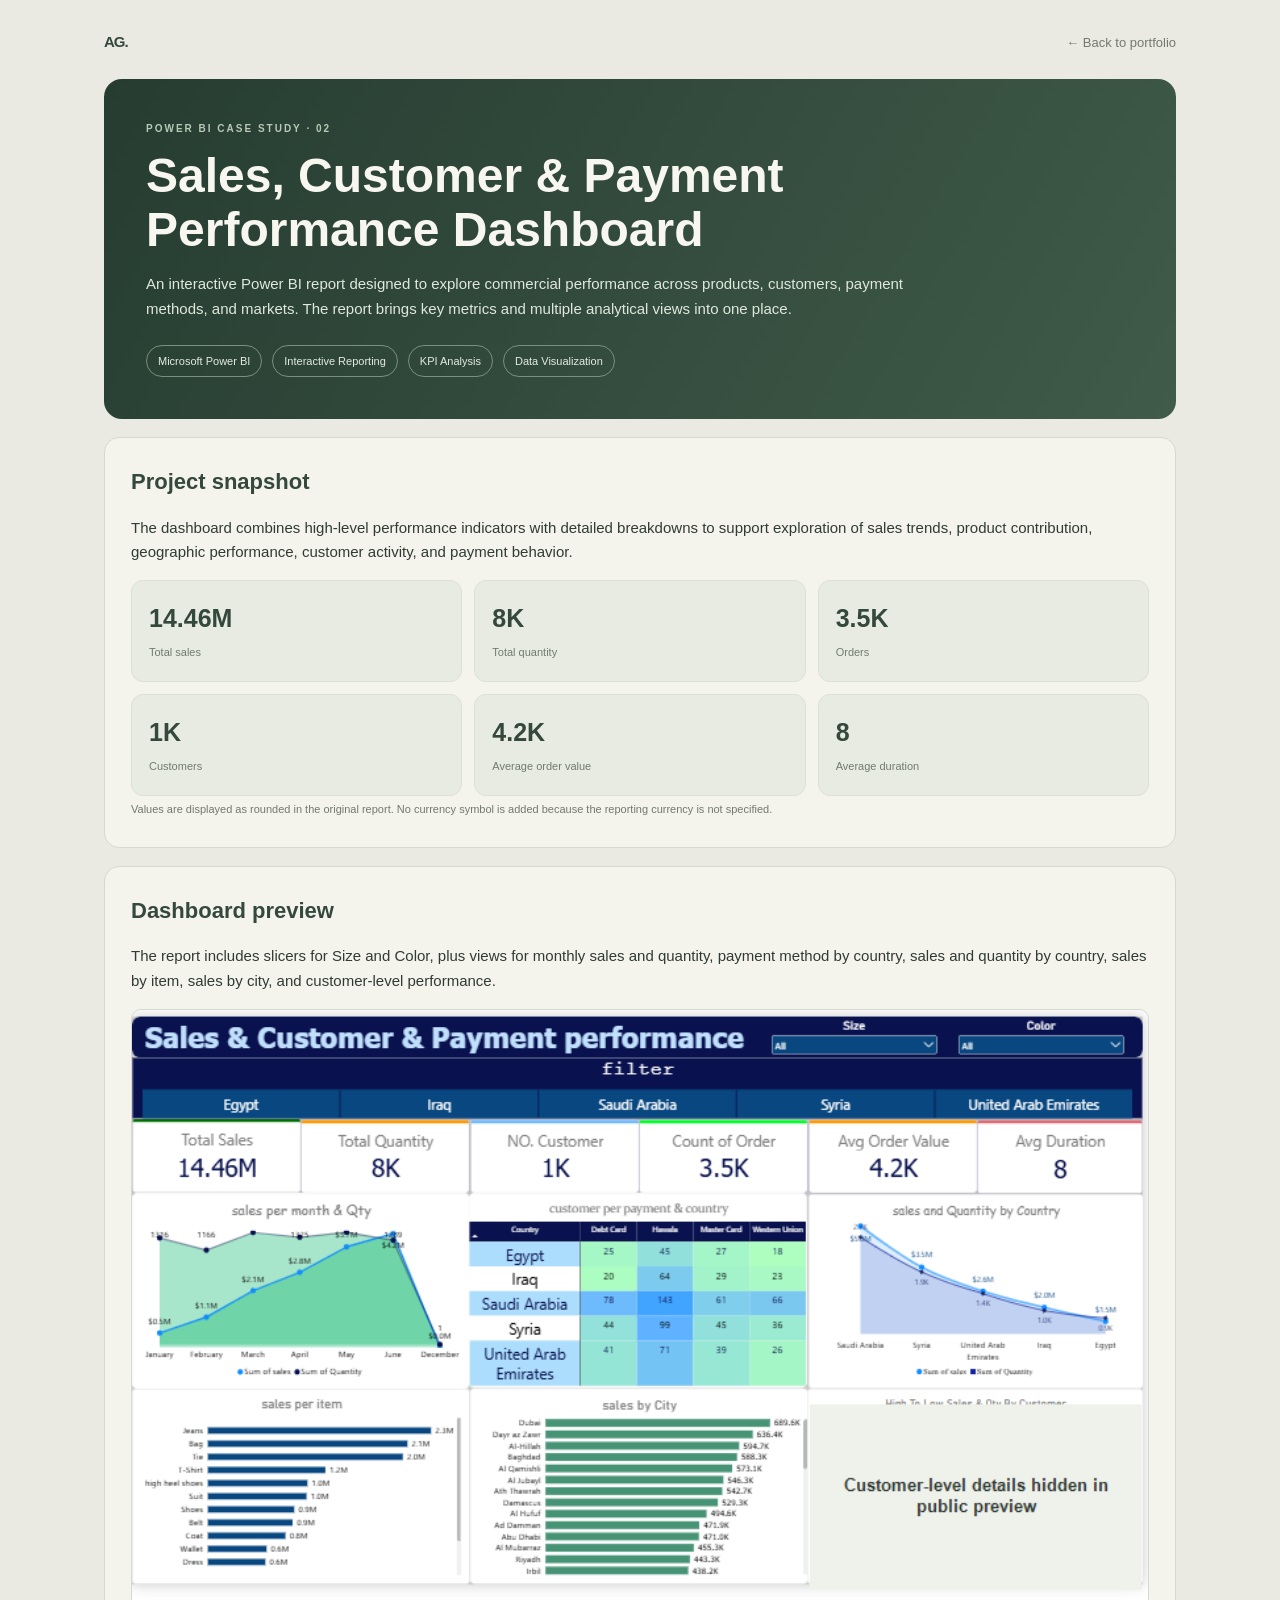
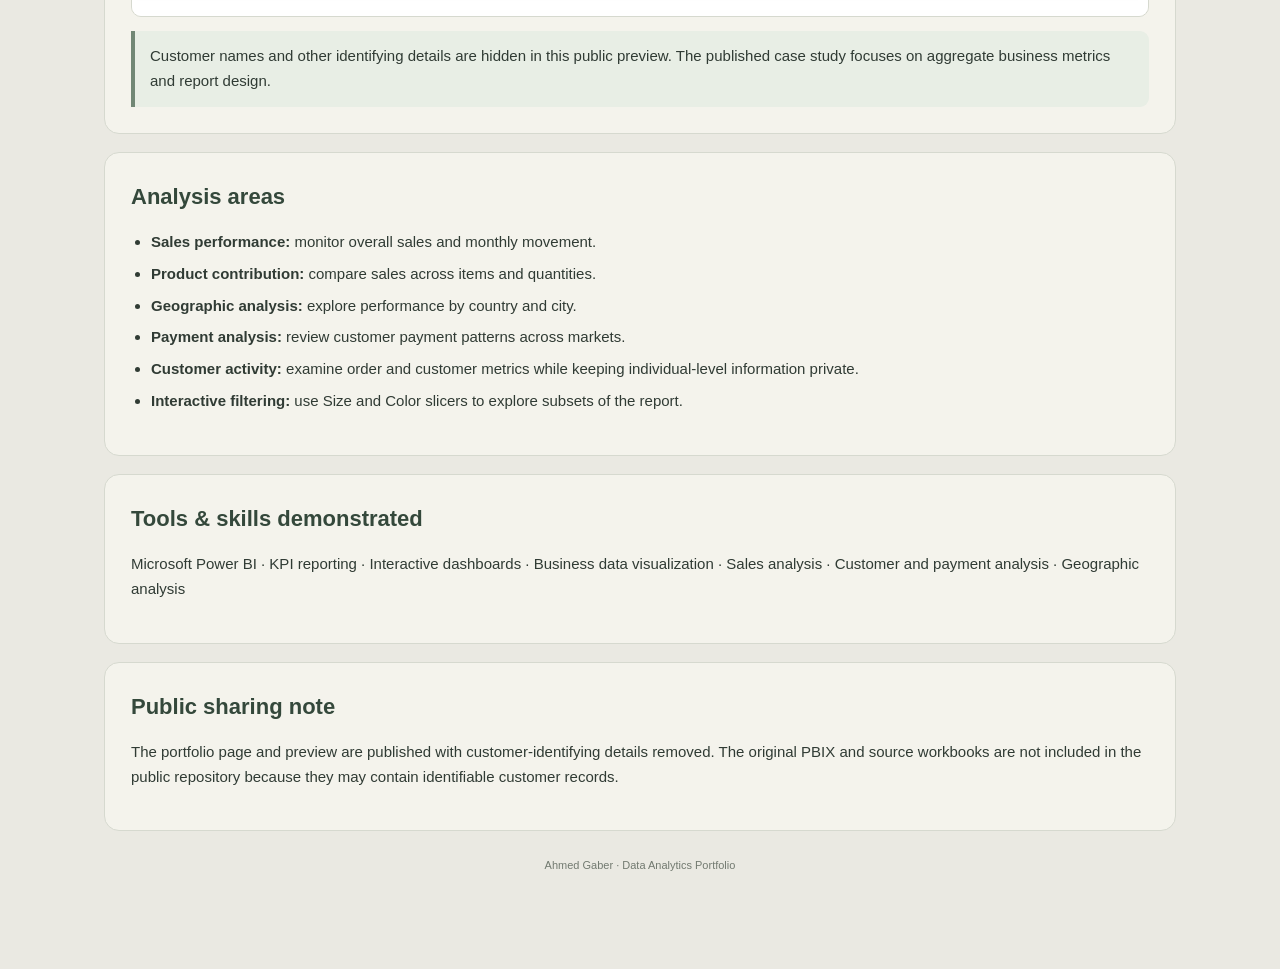
==== projects/power-bi-sales-customer/index.html @ 8a6a37b5 "Add Power BI sales and customer dashboard case study" ====
﻿<!doctype html>
<html lang="en"><head><meta charset="utf-8"><meta name="viewport" content="width=device-width,initial-scale=1">
<title>Sales, Customer &amp; Payment Performance Dashboard | Ahmed Gaber</title>
<meta name="description" content="Power BI dashboard case study exploring sales, customer activity, payment methods, products, and geographic performance.">
<style>
:root{--bg:#eae9e2;--paper:#f4f3ec;--ink:#303b34;--muted:#727a70;--green:#34483b;--sage:#718775;--line:#d6d9cf}
*{box-sizing:border-box}body{margin:0;background:var(--bg);color:var(--ink);font:15px/1.65 "Segoe UI",Arial,sans-serif}
.wrap{max-width:1120px;margin:auto;padding:30px 24px 70px}.top{display:flex;justify-content:space-between;align-items:center;margin-bottom:24px}.brand{font-weight:800;letter-spacing:-1px;color:var(--green)}a{color:inherit}.back{font-size:13px;color:var(--muted);text-decoration:none}
.hero{background:linear-gradient(120deg,#263c31,#405b49);color:#f7f6ef;border-radius:18px;padding:42px}.eyebrow{font-size:10px;letter-spacing:2px;text-transform:uppercase;color:#b8c9b7;font-weight:700}h1{font-size:clamp(30px,5vw,48px);line-height:1.12;margin:12px 0}.hero p{max-width:780px;color:#e0e8dc}.meta{display:flex;flex-wrap:wrap;gap:10px;margin-top:24px}.pill{font-size:11px;padding:6px 11px;border:1px solid #78907c;border-radius:30px;color:#e4ebdf}
section{background:var(--paper);border:1px solid var(--line);border-radius:15px;padding:26px;margin-top:18px}h2{margin:0 0 15px;color:var(--green);font-size:22px}h3{margin:0 0 8px;font-size:15px;color:var(--green)}
.kpis{display:grid;grid-template-columns:repeat(3,1fr);gap:12px}.kpi{background:#e8ebe2;border:1px solid #dce1d6;border-radius:12px;padding:17px}.kpi strong{display:block;font-size:25px;color:var(--green)}.kpi span{font-size:11px;color:var(--muted)}
img.preview{display:block;width:100%;height:auto;border:1px solid var(--line);border-radius:10px;margin-top:12px}ul{padding-left:20px}li{margin:7px 0}.callout{padding:13px 15px;background:#e8eee5;border-left:4px solid var(--sage);border-radius:0 9px 9px 0;margin-top:14px}small.note{color:var(--muted);font-size:11px}.foot{text-align:center;color:var(--muted);font-size:11px;padding:25px}
@media(max-width:760px){.wrap{padding:18px 14px 45px}.hero{padding:28px 23px}.kpis{grid-template-columns:repeat(2,1fr)}section{padding:20px}}
</style></head><body><main class="wrap">
<div class="top"><span class="brand">AG.</span><a class="back" href="../index.html">← Back to portfolio</a></div>
<header class="hero"><div class="eyebrow">Power BI Case Study · 02</div><h1>Sales, Customer &amp; Payment<br>Performance Dashboard</h1><p>An interactive Power BI report designed to explore commercial performance across products, customers, payment methods, and markets. The report brings key metrics and multiple analytical views into one place.</p><div class="meta"><span class="pill">Microsoft Power BI</span><span class="pill">Interactive Reporting</span><span class="pill">KPI Analysis</span><span class="pill">Data Visualization</span></div></header>
<section><h2>Project snapshot</h2><p>The dashboard combines high-level performance indicators with detailed breakdowns to support exploration of sales trends, product contribution, geographic performance, customer activity, and payment behavior.</p>
<div class="kpis"><div class="kpi"><strong>14.46M</strong><span>Total sales</span></div><div class="kpi"><strong>8K</strong><span>Total quantity</span></div><div class="kpi"><strong>3.5K</strong><span>Orders</span></div><div class="kpi"><strong>1K</strong><span>Customers</span></div><div class="kpi"><strong>4.2K</strong><span>Average order value</span></div><div class="kpi"><strong>8</strong><span>Average duration</span></div></div>
<small class="note">Values are displayed as rounded in the original report. No currency symbol is added because the reporting currency is not specified.</small></section>
<section><h2>Dashboard preview</h2><p>The report includes slicers for Size and Color, plus views for monthly sales and quantity, payment method by country, sales and quantity by country, sales by item, sales by city, and customer-level performance.</p><img class="preview" src="preview.png" alt="Power BI sales and customer dashboard preview with customer-level details redacted"><div class="callout">Customer names and other identifying details are hidden in this public preview. The published case study focuses on aggregate business metrics and report design.</div></section>
<section><h2>Analysis areas</h2><ul><li><b>Sales performance:</b> monitor overall sales and monthly movement.</li><li><b>Product contribution:</b> compare sales across items and quantities.</li><li><b>Geographic analysis:</b> explore performance by country and city.</li><li><b>Payment analysis:</b> review customer payment patterns across markets.</li><li><b>Customer activity:</b> examine order and customer metrics while keeping individual-level information private.</li><li><b>Interactive filtering:</b> use Size and Color slicers to explore subsets of the report.</li></ul></section>
<section><h2>Tools &amp; skills demonstrated</h2><p>Microsoft Power BI · KPI reporting · Interactive dashboards · Business data visualization · Sales analysis · Customer and payment analysis · Geographic analysis</p></section>
<section><h2>Public sharing note</h2><p>The portfolio page and preview are published with customer-identifying details removed. The original PBIX and source workbooks are not included in the public repository because they may contain identifiable customer records.</p></section>
<div class="foot">Ahmed Gaber · Data Analytics Portfolio</div></main></body></html>
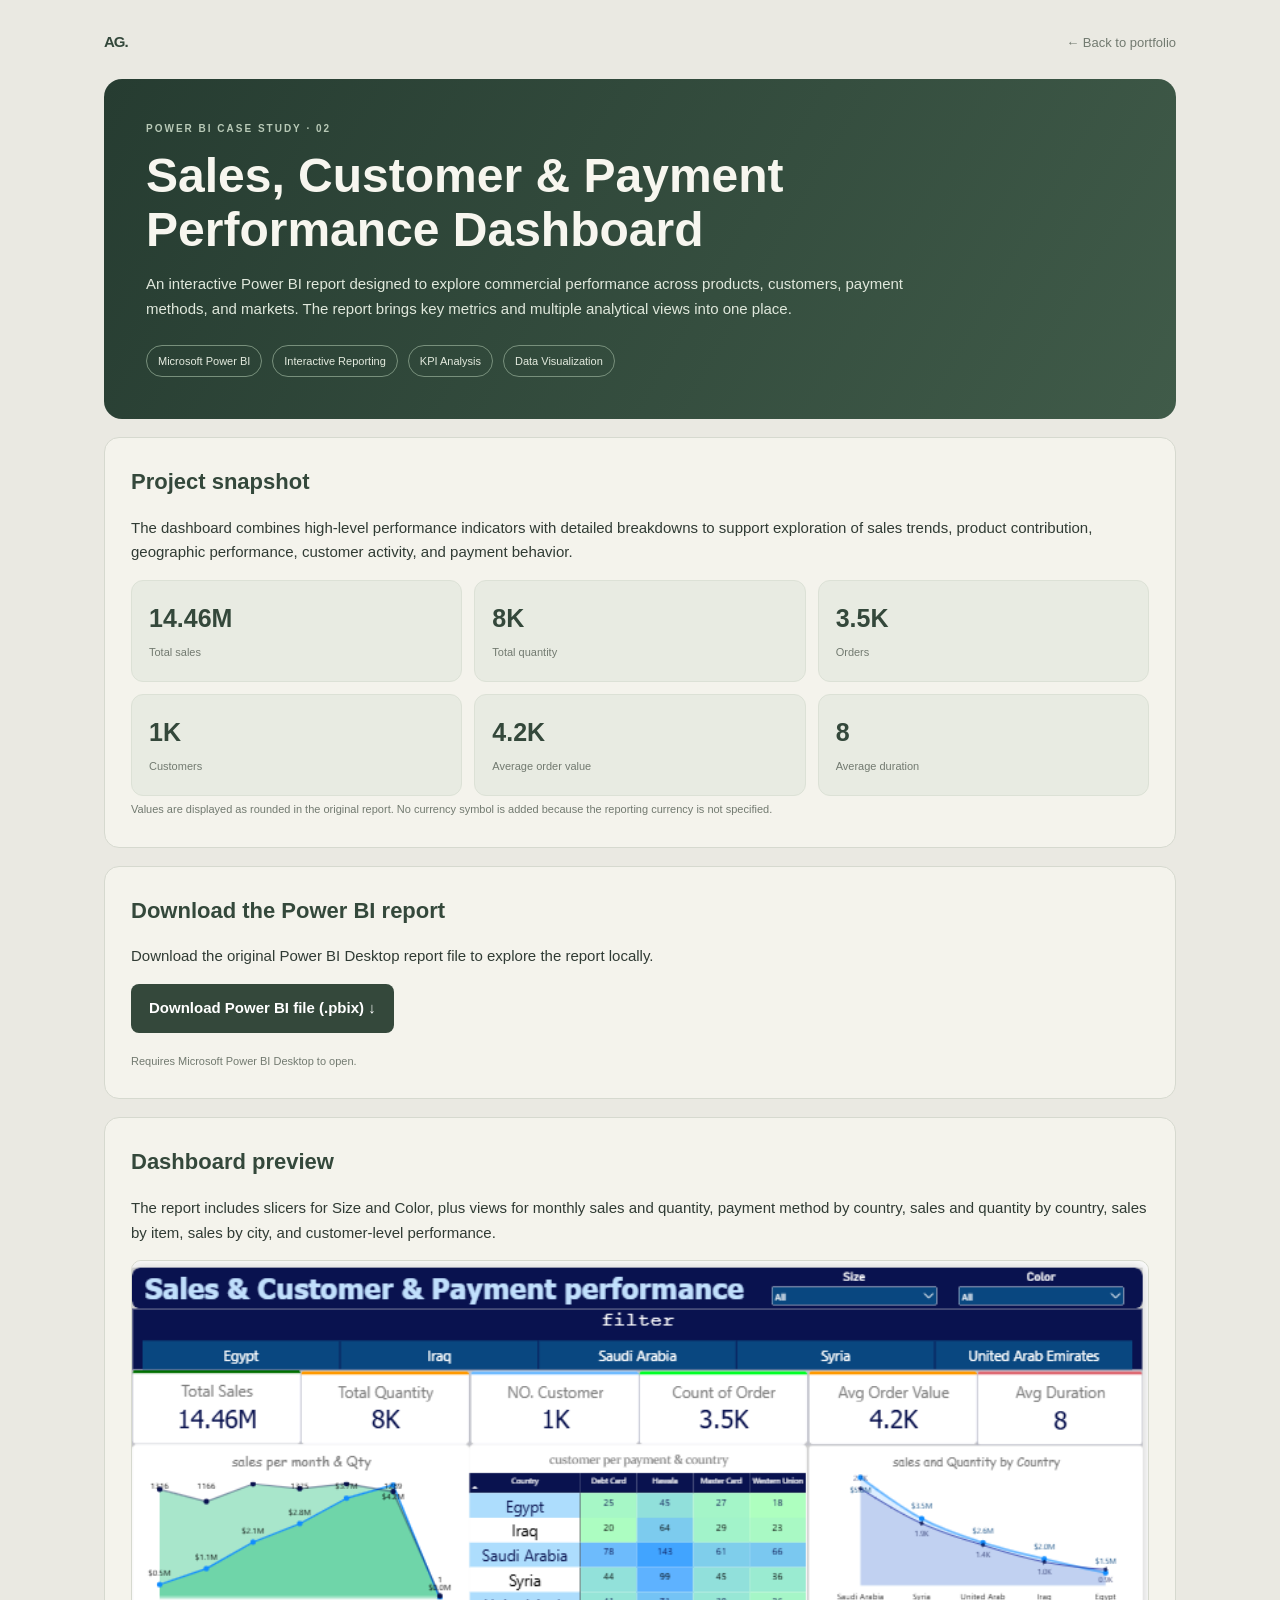
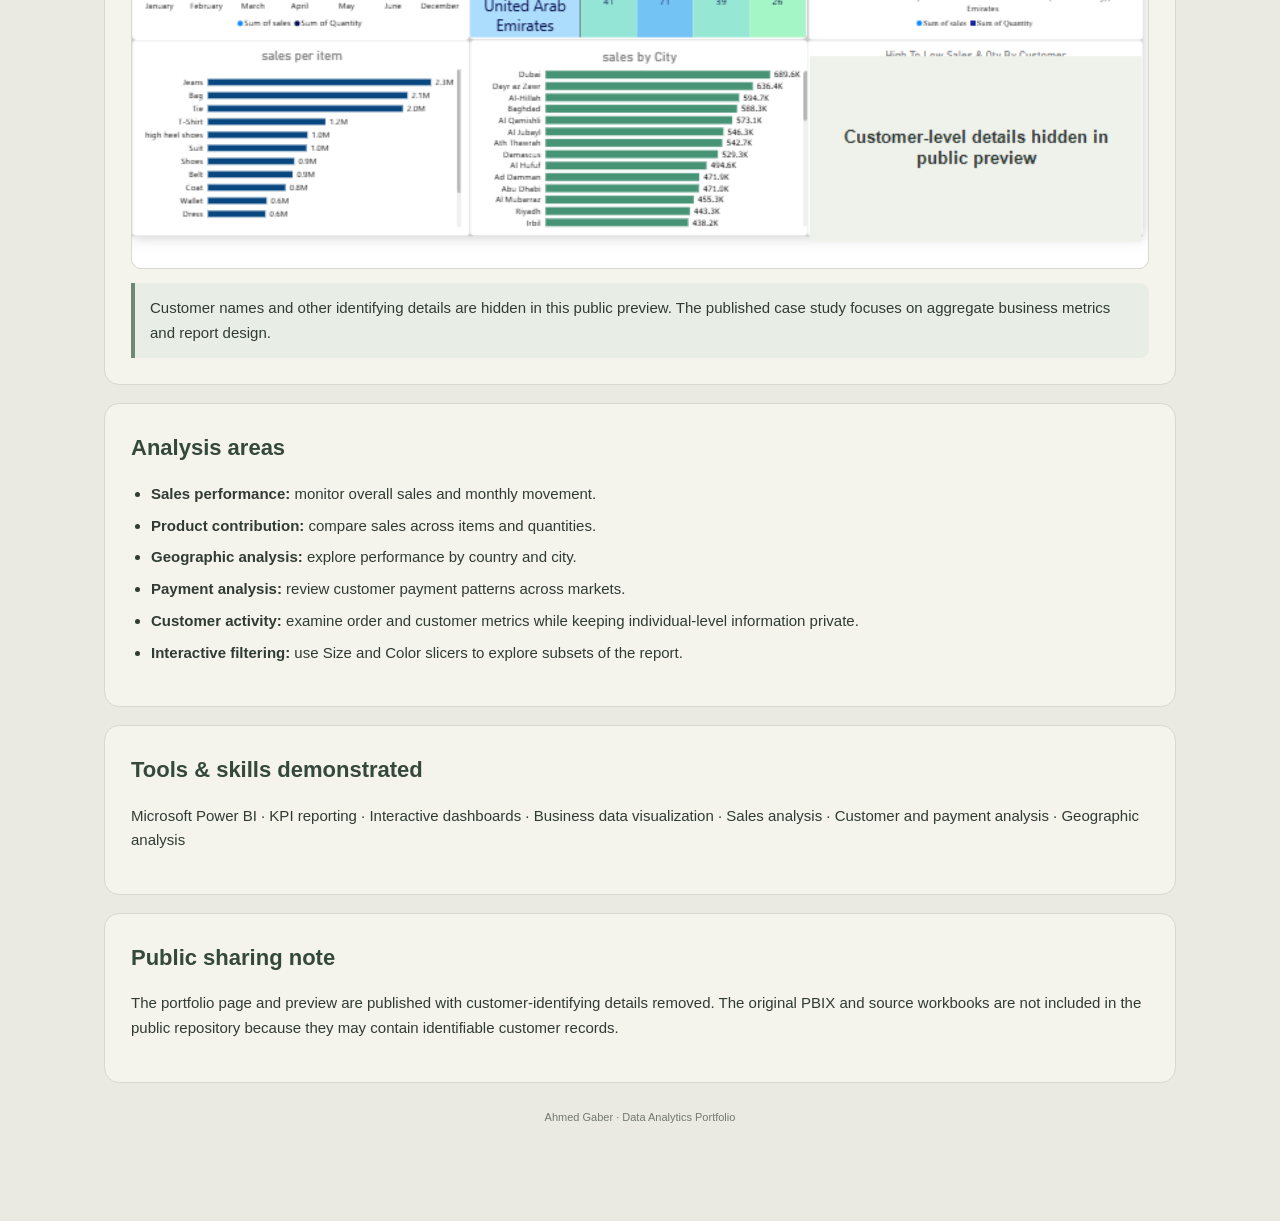
==== commit 9200a0bf: "Add downloadable Power BI report" ====
--- a/projects/power-bi-sales-customer/index.html
+++ b/projects/power-bi-sales-customer/index.html
@@ -17,8 +17,9 @@
 <section><h2>Project snapshot</h2><p>The dashboard combines high-level performance indicators with detailed breakdowns to support exploration of sales trends, product contribution, geographic performance, customer activity, and payment behavior.</p>
 <div class="kpis"><div class="kpi"><strong>14.46M</strong><span>Total sales</span></div><div class="kpi"><strong>8K</strong><span>Total quantity</span></div><div class="kpi"><strong>3.5K</strong><span>Orders</span></div><div class="kpi"><strong>1K</strong><span>Customers</span></div><div class="kpi"><strong>4.2K</strong><span>Average order value</span></div><div class="kpi"><strong>8</strong><span>Average duration</span></div></div>
 <small class="note">Values are displayed as rounded in the original report. No currency symbol is added because the reporting currency is not specified.</small></section>
-<section><h2>Dashboard preview</h2><p>The report includes slicers for Size and Color, plus views for monthly sales and quantity, payment method by country, sales and quantity by country, sales by item, sales by city, and customer-level performance.</p><img class="preview" src="preview.png" alt="Power BI sales and customer dashboard preview with customer-level details redacted"><div class="callout">Customer names and other identifying details are hidden in this public preview. The published case study focuses on aggregate business metrics and report design.</div></section>
+<section><h2>Download the Power BI report</h2><p>Download the original Power BI Desktop report file to explore the report locally.</p><p><a href="sales-customer-performance.pbix" download style="display:inline-block;background:#34483b;color:#fff;text-decoration:none;padding:12px 18px;border-radius:8px;font-weight:700">Download Power BI file (.pbix) ↓</a></p><small class="note">Requires Microsoft Power BI Desktop to open.</small></section><section><h2>Dashboard preview</h2><p>The report includes slicers for Size and Color, plus views for monthly sales and quantity, payment method by country, sales and quantity by country, sales by item, sales by city, and customer-level performance.</p><img class="preview" src="preview.png" alt="Power BI sales and customer dashboard preview with customer-level details redacted"><div class="callout">Customer names and other identifying details are hidden in this public preview. The published case study focuses on aggregate business metrics and report design.</div></section>
 <section><h2>Analysis areas</h2><ul><li><b>Sales performance:</b> monitor overall sales and monthly movement.</li><li><b>Product contribution:</b> compare sales across items and quantities.</li><li><b>Geographic analysis:</b> explore performance by country and city.</li><li><b>Payment analysis:</b> review customer payment patterns across markets.</li><li><b>Customer activity:</b> examine order and customer metrics while keeping individual-level information private.</li><li><b>Interactive filtering:</b> use Size and Color slicers to explore subsets of the report.</li></ul></section>
 <section><h2>Tools &amp; skills demonstrated</h2><p>Microsoft Power BI · KPI reporting · Interactive dashboards · Business data visualization · Sales analysis · Customer and payment analysis · Geographic analysis</p></section>
 <section><h2>Public sharing note</h2><p>The portfolio page and preview are published with customer-identifying details removed. The original PBIX and source workbooks are not included in the public repository because they may contain identifiable customer records.</p></section>
 <div class="foot">Ahmed Gaber · Data Analytics Portfolio</div></main></body></html>
+
